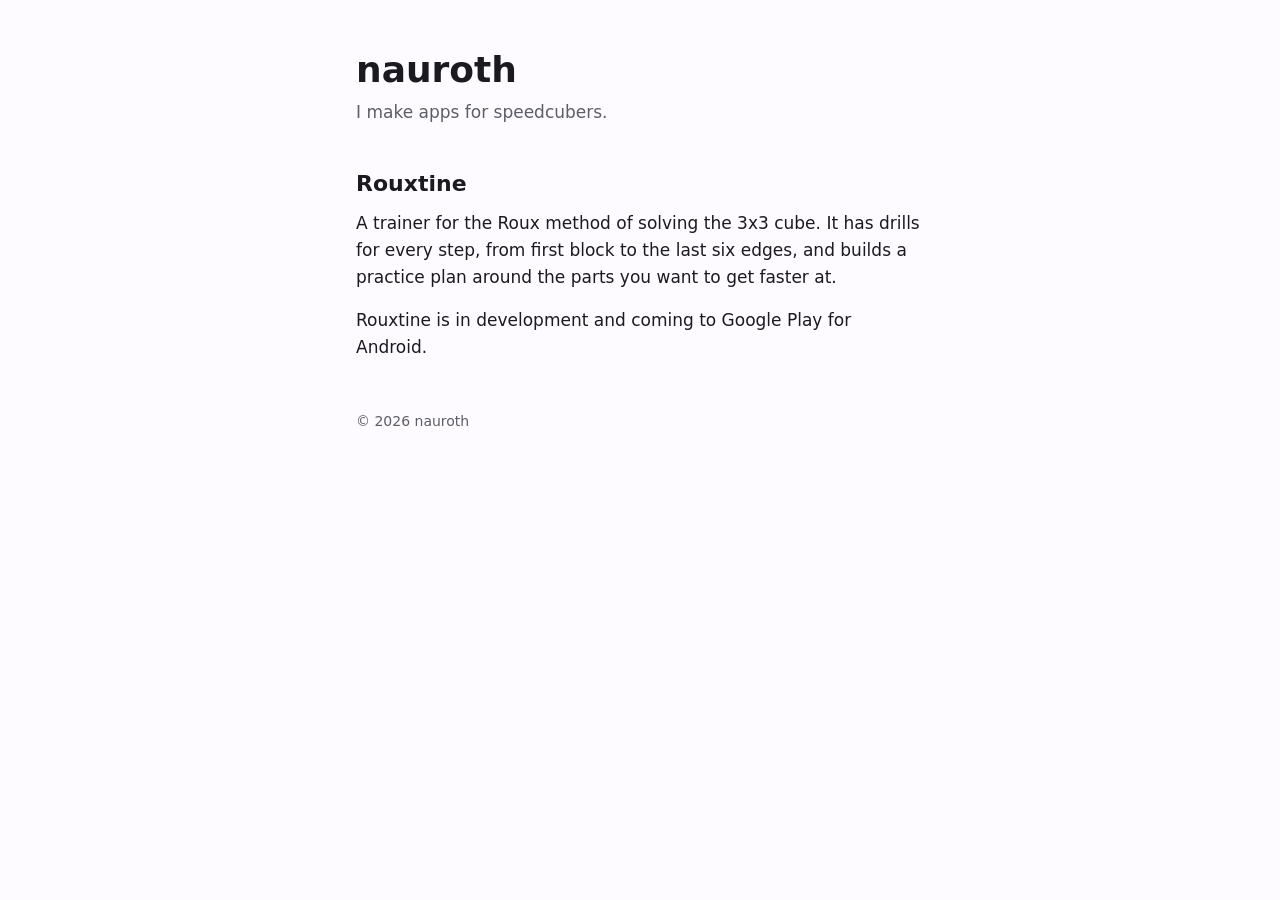
==== index.html @ 36f29279 "Add the nauroth.dev site skeleton A landing page, the Rouxtine share-link page (/r/#code: shows the " ====
<!doctype html>
<html lang="en">
<head>
  <meta charset="utf-8">
  <meta name="viewport" content="width=device-width, initial-scale=1">
  <title>nauroth</title>
  <meta name="description" content="nauroth makes Rouxtine, a trainer for the Roux method of solving the 3x3 cube.">
  <link rel="stylesheet" href="/style.css">
</head>
<body>
<main>
  <h1>nauroth</h1>
  <p class="muted">I make apps for speedcubers.</p>

  <h2>Rouxtine</h2>
  <p>A trainer for the Roux method of solving the 3x3 cube. It has drills for every step, from
    first block to the last six edges, and builds a practice plan around the parts you want to
    get faster at.</p>
  <p>Rouxtine is in development and coming to Google Play for Android.</p>

  <footer>© 2026 nauroth</footer>
</main>
</body>
</html>
---- style.css ----
:root {
  color-scheme: light dark;
  --bg: #fdfbff;
  --fg: #1b1b1f;
  --muted: #5d5e66;
  --accent: #4f5ba8;
  --card: #f1effa;
}
@media (prefers-color-scheme: dark) {
  :root {
    --bg: #131318;
    --fg: #e4e1e9;
    --muted: #a9a8b3;
    --accent: #b8c3ff;
    --card: #1f1f26;
  }
}
* { box-sizing: border-box; }
body {
  margin: 0;
  background: var(--bg);
  color: var(--fg);
  font: 1.0625rem/1.6 system-ui, -apple-system, "Segoe UI", Roboto, sans-serif;
}
main { max-width: 38rem; margin: 0 auto; padding: 3rem 1.25rem 4rem; }
h1 { font-size: 2.25rem; line-height: 1.2; margin: 0 0 0.5rem; }
h2 { font-size: 1.375rem; margin: 2.5rem 0 0.5rem; }
p { margin: 0 0 1rem; }
.muted { color: var(--muted); }
a { color: var(--accent); }
a:focus-visible, button:focus-visible { outline: 3px solid var(--accent); outline-offset: 2px; }
.card { background: var(--card); border-radius: 1rem; padding: 1.25rem; margin: 1.5rem 0; }
code.share {
  display: block;
  overflow-wrap: anywhere;
  font: 0.9375rem/1.5 ui-monospace, "SF Mono", Menlo, Consolas, monospace;
  margin: 0 0 1rem;
}
button {
  font: inherit;
  font-weight: 600;
  min-height: 48px;
  padding: 0 1.5rem;
  border: 0;
  border-radius: 999px;
  background: var(--accent);
  color: var(--bg);
  cursor: pointer;
}
footer { margin-top: 3rem; font-size: 0.875rem; color: var(--muted); }
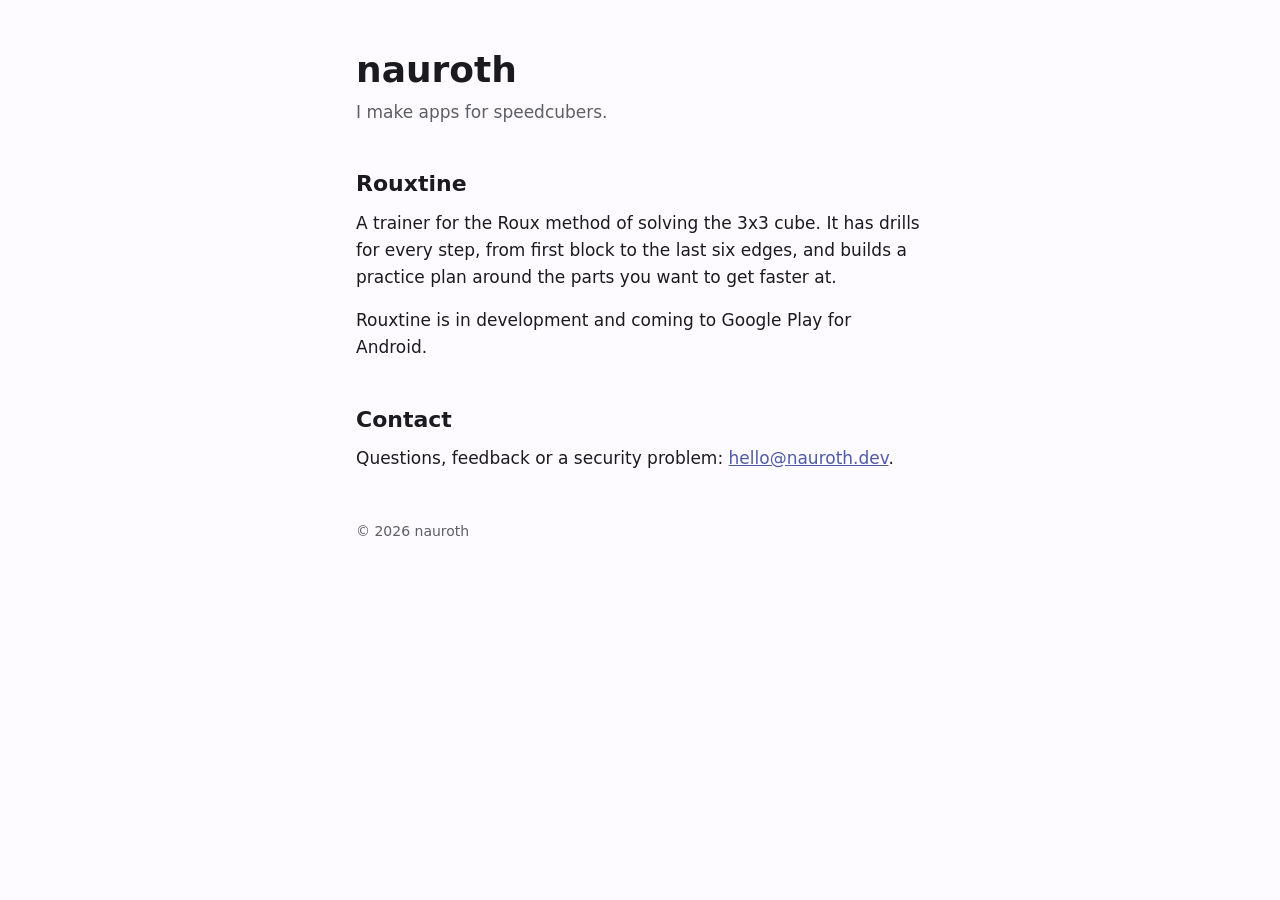
==== commit caad54b5: "Add the contact mailbox and security.txt Co-Authored-By: Claude Opus 5.5 <noreply@anthropic.com> Cla" ====
--- a/index.html
+++ b/index.html
@@ -18,6 +18,9 @@
     get faster at.</p>
   <p>Rouxtine is in development and coming to Google Play for Android.</p>
 
+  <h2>Contact</h2>
+  <p>Questions, feedback or a security problem: <a href="mailto:hello@nauroth.dev">hello@nauroth.dev</a>.</p>
+
   <footer>© 2026 nauroth</footer>
 </main>
 </body>
